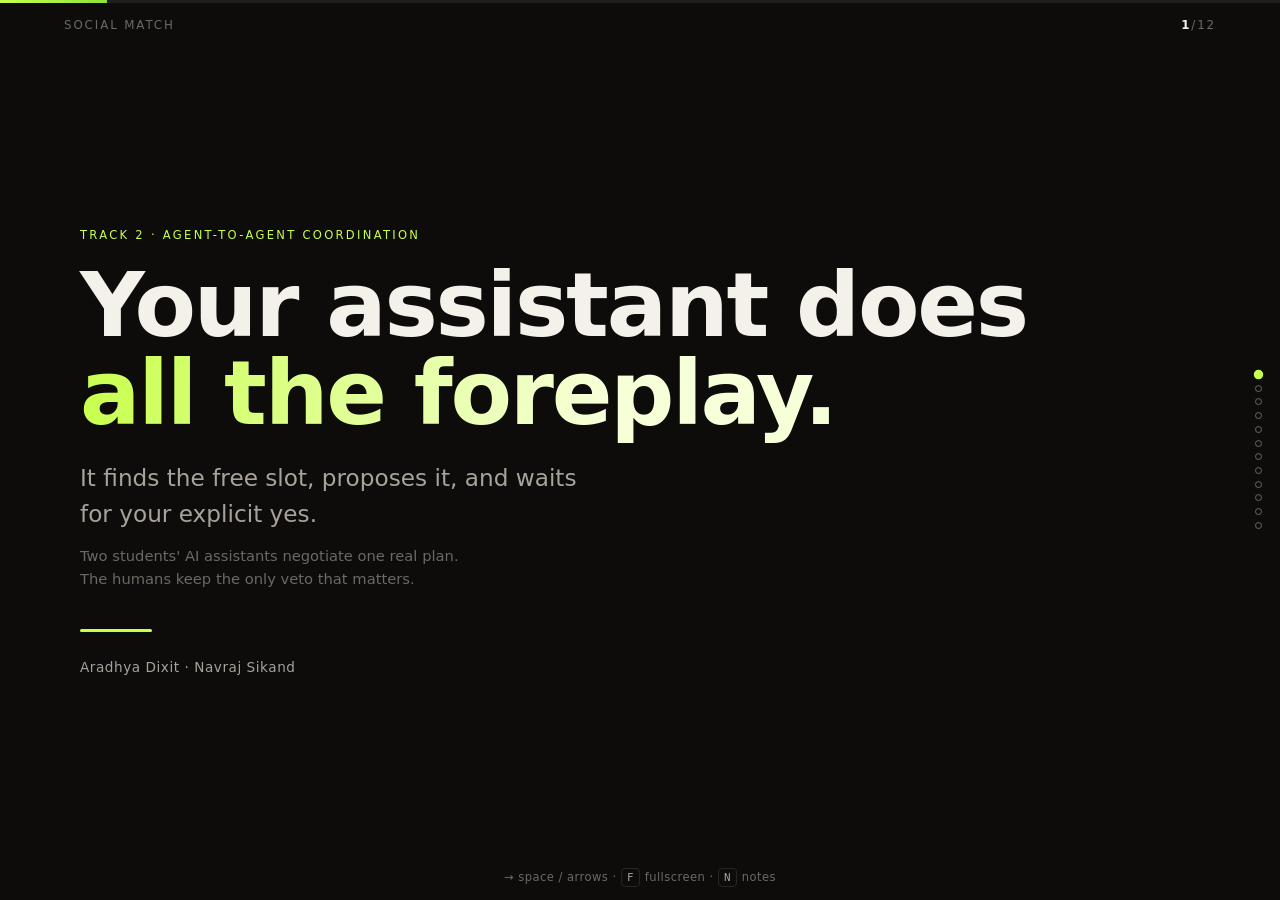
==== demo/pitch/index.html @ 3ead80ff "demo: add the pitch deck (12 slides, no dependencies) demo/pitch/index.html + style.css + script.js " ====
<!doctype html>
<html lang="en">
<head>
<meta charset="utf-8">
<meta name="viewport" content="width=device-width, initial-scale=1">
<title>Social Match — pitch</title>
<link rel="stylesheet" href="style.css">
</head>
<body>

<!-- progress + chrome -->
<div class="progress" aria-hidden="true"><span id="progress-fill"></span></div>
<div class="chrome">
  <span class="mark">Social&nbsp;Match</span>
  <span class="counter"><b id="slide-now">1</b>/<span id="slide-total">12</span></span>
</div>
<div class="hint" id="hint" aria-hidden="true">→ space / arrows · <kbd>F</kbd> fullscreen · <kbd>N</kbd> notes</div>

<main id="deck">

  <!-- 1 ────────────────────────────────────────────── -->
  <section class="slide slide--title" data-notes="Open with the one-liner. Pause after 'explicit yes'. The joke is the architecture: propose, preview, confirm.">
    <p class="eyebrow">Track 2 · agent-to-agent coordination</p>
    <h1>Your assistant does<br><em>all the foreplay.</em></h1>
    <p class="sub">It finds the free slot, proposes it, and waits for your explicit yes.</p>
    <p class="fine">Two students' AI assistants negotiate one real plan.<br>
       The humans keep the only veto that matters.</p>
    <div class="rule"></div>
    <p class="byline">Aradhya Dixit · Navraj Sikand</p>
  </section>

  <!-- 2 ────────────────────────────────────────────── -->
  <section class="slide" data-notes="Everyone has this conversation. It costs three days and eleven messages, and it starts with you handing over your entire week to get one hour.">
    <p class="eyebrow">The problem</p>
    <h2>“So… when are you free?”</h2>
    <div class="two-col">
      <div class="frag">
        <p>“free this week?”</p>
        <p class="muted">“tuesday?”</p>
        <p>“tuesday i have lab till 6”</p>
        <p class="muted">“wed after 8?”</p>
        <p>“wed is the thing”</p>
        <p class="muted">“thursday?”</p>
        <p class="ghost">…11 messages, 3 days later</p>
      </div>
      <div class="cost">
        <p class="big">One hour together<br>costs <em>a whole calendar.</em></p>
        <p class="muted">So we hand over screenshots of our week to find out if someone is free.</p>
      </div>
    </div>
  </section>

  <!-- 3 ────────────────────────────────────────────── -->
  <section class="slide" data-notes="The insight: the negotiation is the boring part, and it is exactly what an agent is good at. The consent is the part that must stay human.">
    <p class="eyebrow">The idea</p>
    <h2>Let the agents argue.<br>Keep the <em>yes</em>.</h2>
    <div class="split-rule">
      <div>
        <h3 class="machine">Machines decide</h3>
        <ul class="ticks">
          <li>when you overlap</li>
          <li>which activity, and where</li>
          <li>what to counter with, and why</li>
        </ul>
      </div>
      <div>
        <h3 class="human">Humans decide</h3>
        <ul class="ticks">
          <li>that the time is really yours</li>
          <li>that the plan is on</li>
          <li>whether to withdraw it</li>
        </ul>
      </div>
    </div>
    <p class="punch">A message never says “you're on” until the second person confirms.<br>
      <span class="muted">A test fails the build if that word appears early.</span></p>
  </section>

  <!-- 4 ────────────────────────────────────────────── -->
  <section class="slide" data-notes="Walk the five beats. Emphasise step 1: the click is the provenance — that is what the server records as approval, and it cannot be forged by the model.">
    <p class="eyebrow">The loop</p>
    <h2>Five beats, one decision</h2>
    <ol class="beats">
      <li><span class="n">01</span><b>Tell your assistant when you're free</b>
        <span class="d">it answers with a preview card, not a write</span></li>
      <li><span class="n">02</span><b>You press Confirm</b>
        <span class="d">the click is the provenance; the model cannot press it</span></li>
      <li><span class="n">03</span><b>The matcher finds the overlap</b>
        <span class="d">one card per person, over the longest overlap, 30 min minimum</span></li>
      <li><span class="n">04</span><b>The assistants negotiate the activity</b>
        <span class="d">offer → accept / counter / pass + a reason code, 3 rounds</span></li>
      <li><span class="n">05</span><b>Both humans swipe</b>
        <span class="d">only then is there a plan — withdrawable at any time</span></li>
    </ol>
  </section>

  <!-- 5 ────────────────────────────────────────────── -->
  <section class="slide" data-notes="This is the architecture slide. Point at the firewall: the assistant can propose and negotiate, but grant mutation is agent-only — a chat write can never create, renew or withdraw consent.">
    <p class="eyebrow">Architecture</p>
    <h2>Four pieces, one firewall</h2>
    <div class="arch">
      <div class="box">
        <span class="tag">interface</span>
        <h3>Chat</h3>
        <p>Talk to your own assistant. Anything touching availability returns as a preview.</p>
      </div>
      <div class="box">
        <span class="tag">agent</span>
        <h3>Your assistant</h3>
        <p>Reads your state, writes through the validated path, answers offers only if you delegate.</p>
      </div>
      <div class="box box--fire">
        <span class="tag">broker</span>
        <h3>The server</h3>
        <p>Allowlist, matching, consent, retention clocks, and the model provider call.</p>
        <p class="firewall">✕ no grant may be changed from here</p>
      </div>
      <div class="box">
        <span class="tag">human</span>
        <h3>Card &amp; matches</h3>
        <p>Swipe, counter, withdraw. No assistant can do these.</p>
      </div>
    </div>
  </section>

  <!-- 6 ────────────────────────────────────────────── -->
  <section class="slide" data-notes="Five grants, all versioned, all re-read at the moment they are relied on — never cached. Turning matching off deletes availability; the UI now warns and confirms.">
    <p class="eyebrow">Consent</p>
    <h2>Five grants, re-read at the moment of use</h2>
    <div class="grants">
      <div class="grant"><h3>matching</h3><p>Your windows and tags may generate candidates — and are re-checked at confirmation.</p></div>
      <div class="grant"><h3>publication · card</h3><p>A card and its notification, to matched users only.</p></div>
      <div class="grant"><h3>publication · name</h3><p>Your display name on that card, to matched users only.</p></div>
      <div class="grant"><h3>reveal</h3><p>Pair-scoped messaging once both agree. <span class="muted">Designed; not in the demo.</span></p></div>
      <div class="grant grant--hot"><h3>delegation</h3><p>“Let my assistant answer offers for me.” Off by default. Only Settings can change it.</p></div>
    </div>
    <p class="punch">Withdrawal is checked <em>inside the transaction</em> that would apply the decision.<br>
      <span class="muted">So an in-flight negotiation cannot slip through a revoke.</span></p>
  </section>

  <!-- 7 ────────────────────────────────────────────── -->
  <section class="slide" data-notes="The privacy claim is a schema, not a promise. extra='forbid' at every level. The card shows the words a student typed; the matcher scores the canonical tag.">
    <p class="eyebrow">Privacy</p>
    <h2>What crosses the wire<br>&amp; what never does</h2>
    <div class="wire">
      <div class="wire-col">
        <h3 class="machine">Shared, after consent</h3>
        <ul class="ticks">
          <li>UTC time ranges <span class="muted">(+ a tz for display)</span></li>
          <li>interest tags, in your words</li>
          <li><code>hangout</code> / <code>event</code>, busy 0–3</li>
          <li>a consent block</li>
          <li>a note of four fixed fields</li>
        </ul>
      </div>
      <div class="wire-col wire-col--never">
        <h3 class="human">Never leaves</h3>
        <ul class="crosses">
          <li>event titles, attendees, locations</li>
          <li>course codes, professors, grades</li>
          <li>your chat transcript</li>
          <li>anything an assistant decided alone</li>
        </ul>
      </div>
    </div>
    <p class="fine">It is not a policy — <code>server/schema.py</code> is an allowlist with
      <code>extra="forbid"</code> at every level. Anything else is <code>422</code>.</p>
  </section>

  <!-- 8 ────────────────────────────────────────────── -->
  <section class="slide" data-notes="This is the judge beat: conflicting constraints. Private budget rules out the pick, so the agent counters with another shared interest and a reason code. No amount ever leaves the device.">
    <p class="eyebrow">The interesting part</p>
    <h2>Conflicting constraints</h2>
    <div class="convo">
      <div class="msg a"><span>Assistant A</span>“Climbing at Summit, Saturday 14:00?”</div>
      <div class="msg b"><span>Assistant B</span>“Too expensive for us. <em>Ramen</em> instead? <code>too_expensive</code>”</div>
      <div class="msg a"><span>Assistant A</span>“Deal. Saturday 14:00, ramen.”</div>
    </div>
    <div class="chips">
      <span>reason codes only — no amounts</span>
      <span>shared tag required</span>
      <span>https link, never fetched</span>
      <span>3 rounds, then the time stands</span>
    </div>
  </section>

  <!-- 9 ────────────────────────────────────────────── -->
  <section class="slide" data-notes="Three mechanisms that are easy to get wrong and that we test: grant-preserving writes, [DONE] gating, and in-transaction consent re-reads.">
    <p class="eyebrow">The hard part</p>
    <h2>Three ways to get this wrong</h2>
    <div class="wrong">
      <div>
        <h3>1 · A chat write must not renew consent</h3>
        <p>Two write modes. <code>agent</code> keeps legacy grant-renewal. <code>chat</code> is <strong>grant-preserving</strong> and revalidates liveness and state version inside its own transaction.</p>
      </div>
      <div>
        <h3>2 · A truncated reply must not act</h3>
        <p>Only a clean <code>[DONE]</code> completion may execute actions. A capped or unterminated stream is text, never an instruction.</p>
      </div>
      <div>
        <h3>3 · A revoke must win the race</h3>
        <p>The delegation grant is re-read inside the same transaction that writes the offer, so withdrawing mid-turn changes the outcome.</p>
      </div>
    </div>
  </section>

  <!-- 10 ───────────────────────────────────────────── -->
  <section class="slide" data-notes="Rigor as evidence. Three review gates blocked on six defects that our own fixes introduced — including a save path that could have emptied a student's availability. Say that plainly; it is the most credible thing in the deck.">
    <p class="eyebrow">Rigor</p>
    <h2>We shipped it through gates, not vibes</h2>
    <div class="stats">
      <div class="stat"><b data-count="544">544</b><span>tests</span></div>
      <div class="stat"><b data-count="17">17</b><span>demo beats</span></div>
      <div class="stat"><b data-count="38">38</b><span>UX findings</span></div>
      <div class="stat"><b data-count="3">3</b><span>review gates</span></div>
    </div>
    <p class="honest">The gates blocked on <strong>six defects our own fixes introduced</strong> —
      including a save path that could have emptied a student's availability,
      and a “Withdraw” button hidden by the patch meant to reveal it.</p>
    <p class="fine">Every one is closed and pinned by a test that fails if the guard is removed.</p>
  </section>

  <!-- 11 ───────────────────────────────────────────── -->
  <section class="slide" data-notes="If they only remember one line, this is it: an agent may propose, a human is the only thing that can confirm.">
    <p class="eyebrow">The one line</p>
    <blockquote>
      An agent may <em>propose</em>.<br>
      A human is the only thing<br>that can <em>confirm</em>.
    </blockquote>
    <p class="fine">Everything else — matching, negotiation, retention, encryption of nothing at rest —
      is machinery around that sentence.</p>
  </section>

  <!-- 12 ───────────────────────────────────────────── -->
  <section class="slide slide--end" data-notes="Close on the pun, then the command. Leave the URL up.">
    <p class="eyebrow">Try it</p>
    <h2>Two accounts, sixty seconds</h2>
    <pre class="cmd"><span class="c">$</span> uv sync
<span class="c">$</span> uv run uvicorn server.app:app
<span class="c">#</span> register both · /chat · “free weekends”
<span class="c">#</span> Confirm · Dashboard · swipe right on both</pre>
    <p class="punch">Free time, mutual consent, and a strictly bounded overlap.</p>
    <p class="fine">The only calendar app that asks before it comes.</p>
    <div class="rule"></div>
    <p class="byline">Aradhya Dixit · Navraj Sikand</p>
  </section>

</main>

<nav class="dots" id="dots" aria-label="Slides"></nav>
<div class="notes" id="notes" hidden><p></p></div>

<script src="script.js"></script>
</body>
</html>
---- demo/pitch/style.css ----
/* Social Match — pitch deck. One accent, generous type, motion that gets out of the way. */

:root {
  --ink: #f4f1ea;
  --ink-dim: #a8a29a;
  --ink-faint: #6d6862;
  --bg: #0d0c0b;
  --panel: #161413;
  --panel-2: #1d1a18;
  --line: #2a2623;
  --accent: #c8ff4d;          /* signal lime: the human "yes" */
  --accent-ink: #14210a;
  --warn: #ff6b4a;
  --machine: #7fb2ff;
  --font: ui-sans-serif, system-ui, -apple-system, "Segoe UI", Roboto, Helvetica, Arial, sans-serif;
  --mono: ui-monospace, SFMono-Regular, Menlo, Consolas, monospace;
  --serif: Georgia, "Times New Roman", serif;
  --pad: clamp(1.5rem, 5vw, 5.5rem);
}

* { box-sizing: border-box; }

html, body {
  margin: 0; height: 100%;
  background: var(--bg); color: var(--ink);
  font-family: var(--font);
  -webkit-font-smoothing: antialiased;
  overflow: hidden;
}

/* ── chrome ─────────────────────────────────────────────── */
.progress {
  position: fixed; inset: 0 0 auto 0; height: 3px; z-index: 40;
  background: #201d1b;
}
.progress span {
  display: block; height: 100%; width: 0;
  background: linear-gradient(90deg, var(--accent), #8fe03a);
  transition: width .28s cubic-bezier(.22,.8,.24,1);
}

.chrome {
  position: fixed; top: 0; left: 0; right: 0; z-index: 30;
  display: flex; align-items: center; justify-content: space-between;
  padding: 1.1rem var(--pad) 0;
  font-size: .74rem; letter-spacing: .16em; text-transform: uppercase;
  color: var(--ink-faint); pointer-events: none;
}
.chrome .counter { font-variant-numeric: tabular-nums; }
.chrome .counter b { color: var(--ink); font-weight: 600; }

.hint {
  position: fixed; bottom: 1rem; left: 50%; transform: translateX(-50%);
  z-index: 30; font-size: .72rem; color: var(--ink-faint);
  letter-spacing: .04em; transition: opacity .4s ease; white-space: nowrap;
}
.hint kbd {
  font-family: var(--mono); font-size: .68rem; padding: .1rem .34rem;
  border: 1px solid var(--line); border-radius: 4px; color: var(--ink-dim);
}
.hint.gone { opacity: 0; }

/* ── deck / slides ──────────────────────────────────────── */
#deck { position: relative; height: 100%; }

.slide {
  position: absolute; inset: 0;
  padding: clamp(4rem, 9vh, 7rem) var(--pad) clamp(3rem, 7vh, 5rem);
  display: none; flex-direction: column; justify-content: center;
  max-width: 78rem; margin: 0 auto;
  overflow-y: auto; overscroll-behavior: contain;
}
.slide.active { display: flex; }

/* staggered entrance for the slide's children */
.slide.active > * { animation: rise .52s cubic-bezier(.22,.8,.24,1) both; }
.slide.active > *:nth-child(1) { animation-delay: .02s; }
.slide.active > *:nth-child(2) { animation-delay: .07s; }
.slide.active > *:nth-child(3) { animation-delay: .12s; }
.slide.active > *:nth-child(4) { animation-delay: .17s; }
.slide.active > *:nth-child(5) { animation-delay: .22s; }
.slide.active > *:nth-child(6) { animation-delay: .27s; }
@keyframes rise {
  from { opacity: 0; transform: translateY(14px); }
  to   { opacity: 1; transform: none; }
}

/* ── type ───────────────────────────────────────────────── */
.eyebrow {
  margin: 0 0 1.1rem; font-size: .72rem; letter-spacing: .2em;
  text-transform: uppercase; color: var(--accent);
}
h1, h2, h3 { font-weight: 650; letter-spacing: -.025em; margin: 0; }
h1 {
  font-size: clamp(2.6rem, 7.2vw, 5.6rem); line-height: .98;
  margin-bottom: 1.4rem;
}
h1 em {
  font-style: normal;
  background: linear-gradient(96deg, var(--accent), #f7ffd9 70%);
  -webkit-background-clip: text; background-clip: text; color: transparent;
}
h2 { font-size: clamp(1.7rem, 3.9vw, 3rem); line-height: 1.06; margin-bottom: 1.6rem; }
h2 em { font-style: normal; color: var(--accent); }
h3 { font-size: 1.02rem; letter-spacing: -.01em; margin-bottom: .45rem; }

p { margin: 0 0 .8rem; line-height: 1.55; }
.sub { font-size: clamp(1.05rem, 1.9vw, 1.45rem); color: var(--ink-dim); max-width: 34ch; }
.fine { font-size: .92rem; color: var(--ink-faint); max-width: 62ch; }
.muted { color: var(--ink-faint); }
.punch { margin-top: 1.5rem; font-size: clamp(1rem, 1.7vw, 1.22rem); max-width: 60ch; }
.byline { font-size: .85rem; color: var(--ink-dim); letter-spacing: .04em; }
.rule { width: 4.5rem; height: 3px; background: var(--accent); margin: 1.6rem 0; border-radius: 2px; }

.machine { color: var(--machine); }
.human { color: var(--accent); }

code {
  font-family: var(--mono); font-size: .86em;
  background: #23201d; color: #ffd9a8;
  padding: .08em .38em; border-radius: 4px;
}

/* ── title slide ────────────────────────────────────────── */
.slide--title { justify-content: center; }
.slide--title::before {
  content: ""; position: absolute; inset: 0; z-index: -1;
  background:
    radial-gradient(60rem 40rem at 78% 12%, rgba(200,255,77,.13), transparent 60%),
    radial-gradient(48rem 36rem at 8% 92%, rgba(127,178,255,.09), transparent 60%);
  pointer-events: none;
}

/* ── problem slide ──────────────────────────────────────── */
.two-col {
  display: grid; grid-template-columns: minmax(0, .85fr) minmax(0, 1.15fr);
  gap: clamp(1.5rem, 5vw, 4rem); align-items: center;
}
.frag { font-size: clamp(.95rem, 1.5vw, 1.12rem); }
.frag p {
  margin: 0 0 .45rem; padding: .42rem .8rem;
  border-radius: 12px 12px 12px 4px; background: var(--panel);
  border: 1px solid var(--line); width: fit-content; max-width: 100%;
}
.frag p.muted { margin-left: 1.6rem; background: var(--panel-2); }
.frag p.ghost {
  background: none; border: 1px dashed var(--line); color: var(--ink-faint);
  font-family: var(--mono); font-size: .82em;
}
.big { font-size: clamp(1.4rem, 2.8vw, 2.1rem); line-height: 1.2; letter-spacing: -.02em; }
.big em { font-style: italic; font-family: var(--serif); color: var(--accent); }

/* ── idea slide ─────────────────────────────────────────── */
.split-rule {
  display: grid; grid-template-columns: 1fr 1fr; gap: clamp(1.5rem, 4vw, 3rem);
  border-top: 1px solid var(--line); padding-top: 1.6rem;
}
.ticks, .crosses { list-style: none; margin: 0; padding: 0; }
.ticks li, .crosses li {
  position: relative; padding-left: 1.5rem; margin-bottom: .5rem;
  color: var(--ink-dim); font-size: .98rem;
}
.ticks li::before {
  content: ""; position: absolute; left: 0; top: .52em;
  width: .5rem; height: .5rem; border-radius: 50%; background: var(--accent);
}
.crosses li::before {
  content: "✕"; position: absolute; left: 0; top: 0;
  color: var(--warn); font-size: .82rem;
}

/* ── loop ───────────────────────────────────────────────── */
.beats { list-style: none; margin: 0; padding: 0; counter-reset: b; }
.beats li {
  display: grid; grid-template-columns: 2.4rem 1fr; gap: .2rem 1rem;
  padding: .78rem 0; border-top: 1px solid var(--line);
  align-items: baseline;
}
.beats li:last-child { border-bottom: 1px solid var(--line); }
.beats .n {
  font-family: var(--mono); font-size: .78rem; color: var(--accent);
  letter-spacing: .06em;
}
.beats b { font-weight: 600; font-size: clamp(1rem, 1.6vw, 1.16rem); }
.beats .d {
  grid-column: 2; font-size: .9rem; color: var(--ink-faint);
}

/* ── architecture ───────────────────────────────────────── */
.arch {
  display: grid; grid-template-columns: repeat(4, minmax(0, 1fr));
  gap: .9rem; margin-top: .4rem;
}
.box {
  background: var(--panel); border: 1px solid var(--line);
  border-radius: 14px; padding: 1.15rem 1.1rem;
}
.box .tag {
  display: inline-block; font-family: var(--mono); font-size: .64rem;
  letter-spacing: .14em; text-transform: uppercase; color: var(--ink-faint);
  margin-bottom: .6rem;
}
.box p { font-size: .87rem; color: var(--ink-dim); margin: 0; }
.box--fire {
  border-color: rgba(200,255,77,.35);
  background: linear-gradient(180deg, rgba(200,255,77,.08), var(--panel));
  box-shadow: 0 0 0 1px rgba(200,255,77,.06), 0 18px 40px -30px rgba(200,255,77,.5);
}
.box--fire h3 { color: var(--accent); }
/* specificity beats `.box p` without !important */
.box--fire p.firewall {
  margin-top: .7rem; font-family: var(--mono); font-size: .72rem;
  color: var(--warn); letter-spacing: .01em;
}

/* ── consent grants ─────────────────────────────────────── */
.grants {
  display: grid; grid-template-columns: repeat(auto-fit, minmax(13rem, 1fr));
  gap: .8rem;
}
.grant {
  background: var(--panel); border: 1px solid var(--line);
  border-radius: 12px; padding: 1rem 1.05rem;
}
.grant h3 {
  font-family: var(--mono); font-size: .82rem; letter-spacing: .02em;
  color: var(--ink); margin-bottom: .5rem;
}
.grant p { font-size: .86rem; color: var(--ink-dim); margin: 0; }
.grant--hot { border-color: rgba(200,255,77,.3); }
.grant--hot h3 { color: var(--accent); }

/* ── privacy ────────────────────────────────────────────── */
.wire { display: grid; grid-template-columns: 1fr 1fr; gap: clamp(1.5rem, 4vw, 3rem); }
.wire-col h3 { margin-bottom: .9rem; font-size: .92rem; letter-spacing: .02em; }
.wire-col--never {
  border-left: 1px solid var(--line);
  padding-left: clamp(1rem, 3vw, 2rem);
}

/* ── conversation ───────────────────────────────────────── */
.convo { display: flex; flex-direction: column; gap: .6rem; margin: .4rem 0 1.3rem; }
.msg {
  max-width: 46rem; padding: .8rem 1rem; border-radius: 14px;
  font-size: clamp(.95rem, 1.5vw, 1.05rem); line-height: 1.5;
  border: 1px solid var(--line); background: var(--panel);
}
.msg span {
  display: block; font-family: var(--mono); font-size: .64rem;
  letter-spacing: .14em; text-transform: uppercase; color: var(--ink-faint);
  margin-bottom: .35rem;
}
.msg.a { border-bottom-left-radius: 4px; }
.msg.b {
  margin-left: clamp(1rem, 8vw, 5rem);
  border-bottom-right-radius: 4px; border-color: rgba(127,178,255,.3);
  background: linear-gradient(180deg, rgba(127,178,255,.07), var(--panel));
}
.msg.b span { color: var(--machine); }
.msg em { font-style: italic; color: var(--accent); }

.chips { display: flex; flex-wrap: wrap; gap: .5rem; }
.chips span {
  font-size: .76rem; font-family: var(--mono); color: var(--ink-dim);
  border: 1px solid var(--line); border-radius: 999px; padding: .3rem .7rem;
  background: var(--panel);
}

/* ── hard parts ─────────────────────────────────────────── */
.wrong {
  display: grid; grid-template-columns: repeat(auto-fit, minmax(15rem, 1fr));
  gap: 1rem;
}
.wrong > div {
  background: var(--panel); border: 1px solid var(--line);
  border-left: 2px solid var(--accent);
  border-radius: 4px 12px 12px 4px; padding: 1.1rem 1.15rem;
}
.wrong h3 { font-size: .95rem; margin-bottom: .55rem; }
.wrong p { font-size: .87rem; color: var(--ink-dim); margin: 0; }

/* ── stats ──────────────────────────────────────────────── */
.stats {
  display: grid; grid-template-columns: repeat(auto-fit, minmax(9rem, 1fr));
  gap: 1rem; margin: .4rem 0 1.6rem;
}
.stat {
  border-top: 2px solid var(--accent); padding-top: .8rem;
}
.stat b {
  display: block; font-size: clamp(2rem, 4.4vw, 3.2rem);
  font-weight: 650; letter-spacing: -.03em; font-variant-numeric: tabular-nums;
  line-height: 1;
}
.stat span {
  font-size: .78rem; letter-spacing: .12em; text-transform: uppercase;
  color: var(--ink-faint);
}
.honest {
  max-width: 62ch; font-size: clamp(.98rem, 1.6vw, 1.12rem);
  color: var(--ink-dim); border-left: 2px solid var(--warn);
  padding-left: 1rem;
}
.honest strong { color: var(--ink); }

/* ── statement ──────────────────────────────────────────── */
blockquote {
  margin: 0; font-size: clamp(1.8rem, 4.6vw, 3.4rem); line-height: 1.14;
  letter-spacing: -.03em; font-weight: 600; max-width: 26ch;
}
blockquote em {
  font-style: italic; font-family: var(--serif); font-weight: 400;
  color: var(--accent);
}

/* ── closer ─────────────────────────────────────────────── */
.cmd {
  font-family: var(--mono); font-size: clamp(.78rem, 1.3vw, .95rem);
  line-height: 1.75; background: #100f0e; border: 1px solid var(--line);
  border-radius: 12px; padding: 1.1rem 1.25rem; margin: .6rem 0 1.4rem;
  color: #d8d2c8; width: fit-content; max-width: 100%; overflow-x: auto;
}
.cmd .c { color: var(--accent); margin-right: .4rem; }

/* ── dots / notes ───────────────────────────────────────── */
.dots {
  position: fixed; right: 1.1rem; top: 50%; transform: translateY(-50%);
  z-index: 30; display: flex; flex-direction: column; gap: .42rem;
}
.dots button {
  width: 7px; height: 7px; padding: 0; border-radius: 50%;
  border: 1px solid var(--ink-faint); background: none; cursor: pointer;
  transition: background .2s, border-color .2s, transform .2s;
}
.dots button[aria-current="true"] {
  background: var(--accent); border-color: var(--accent); transform: scale(1.35);
}
.dots button:hover { border-color: var(--ink); }

.notes {
  position: fixed; left: 0; right: 0; bottom: 0; z-index: 35;
  background: rgba(12,11,10,.96); border-top: 1px solid var(--line);
  padding: .9rem var(--pad) 1.4rem; font-size: .88rem; color: var(--ink-dim);
  backdrop-filter: blur(6px);
}
.notes p { margin: 0; max-width: 80ch; }

/* ── responsive ─────────────────────────────────────────── */
@media (max-width: 900px) {
  .arch { grid-template-columns: 1fr 1fr; }
  .two-col { grid-template-columns: 1fr; }
  .stats { grid-template-columns: 1fr 1fr; }
}
@media (max-width: 620px) {
  html, body { overflow: auto; }
  .slide { position: relative; display: none; min-height: 100vh; padding-top: 5rem; }
  .slide.active { display: flex; }
  .split-rule, .wire, .arch { grid-template-columns: 1fr; }
  .wire-col--never { border-left: 0; padding-left: 0; border-top: 1px solid var(--line); padding-top: 1rem; }
  .dots { display: none; }
  .hint { display: none; }
}

@media (prefers-reduced-motion: reduce) {
  .slide.active > * { animation: none; }
  .progress span { transition: none; }
}
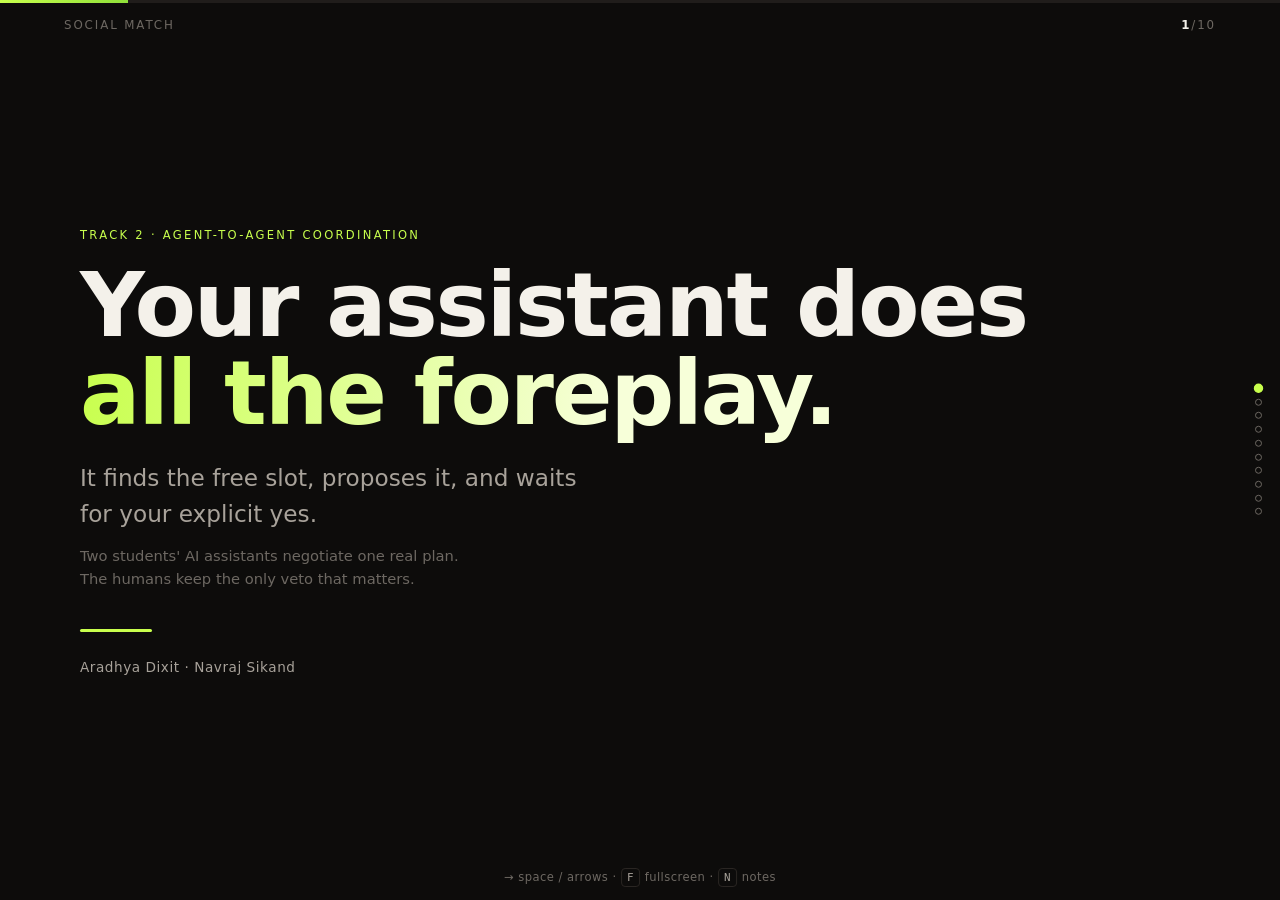
==== commit c2fb2f24: "pitch: drop the "hard part" and "rigor" slides (12 → 10) The deck now goes straight from conflicting" ====
--- a/demo/pitch/index.html
+++ b/demo/pitch/index.html
@@ -12,7 +12,7 @@
 <div class="progress" aria-hidden="true"><span id="progress-fill"></span></div>
 <div class="chrome">
   <span class="mark">Social&nbsp;Match</span>
-  <span class="counter"><b id="slide-now">1</b>/<span id="slide-total">12</span></span>
+  <span class="counter"><b id="slide-now">1</b>/<span id="slide-total">10</span></span>
 </div>
 <div class="hint" id="hint" aria-hidden="true">→ space / arrows · <kbd>F</kbd> fullscreen · <kbd>N</kbd> notes</div>
 
@@ -185,42 +185,6 @@
   </section>
 
   <!-- 9 ────────────────────────────────────────────── -->
-  <section class="slide" data-notes="Three mechanisms that are easy to get wrong and that we test: grant-preserving writes, [DONE] gating, and in-transaction consent re-reads.">
-    <p class="eyebrow">The hard part</p>
-    <h2>Three ways to get this wrong</h2>
-    <div class="wrong">
-      <div>
-        <h3>1 · A chat write must not renew consent</h3>
-        <p>Two write modes. <code>agent</code> keeps legacy grant-renewal. <code>chat</code> is <strong>grant-preserving</strong> and revalidates liveness and state version inside its own transaction.</p>
-      </div>
-      <div>
-        <h3>2 · A truncated reply must not act</h3>
-        <p>Only a clean <code>[DONE]</code> completion may execute actions. A capped or unterminated stream is text, never an instruction.</p>
-      </div>
-      <div>
-        <h3>3 · A revoke must win the race</h3>
-        <p>The delegation grant is re-read inside the same transaction that writes the offer, so withdrawing mid-turn changes the outcome.</p>
-      </div>
-    </div>
-  </section>
-
-  <!-- 10 ───────────────────────────────────────────── -->
-  <section class="slide" data-notes="Rigor as evidence. Three review gates blocked on six defects that our own fixes introduced — including a save path that could have emptied a student's availability. Say that plainly; it is the most credible thing in the deck.">
-    <p class="eyebrow">Rigor</p>
-    <h2>We shipped it through gates, not vibes</h2>
-    <div class="stats">
-      <div class="stat"><b data-count="544">544</b><span>tests</span></div>
-      <div class="stat"><b data-count="17">17</b><span>demo beats</span></div>
-      <div class="stat"><b data-count="38">38</b><span>UX findings</span></div>
-      <div class="stat"><b data-count="3">3</b><span>review gates</span></div>
-    </div>
-    <p class="honest">The gates blocked on <strong>six defects our own fixes introduced</strong> —
-      including a save path that could have emptied a student's availability,
-      and a “Withdraw” button hidden by the patch meant to reveal it.</p>
-    <p class="fine">Every one is closed and pinned by a test that fails if the guard is removed.</p>
-  </section>
-
-  <!-- 11 ───────────────────────────────────────────── -->
   <section class="slide" data-notes="If they only remember one line, this is it: an agent may propose, a human is the only thing that can confirm.">
     <p class="eyebrow">The one line</p>
     <blockquote>
@@ -231,7 +195,7 @@
       is machinery around that sentence.</p>
   </section>
 
-  <!-- 12 ───────────────────────────────────────────── -->
+  <!-- 10 ───────────────────────────────────────────── -->
   <section class="slide slide--end" data-notes="Close on the pun, then the command. Leave the URL up.">
     <p class="eyebrow">Try it</p>
     <h2>Two accounts, sixty seconds</h2>
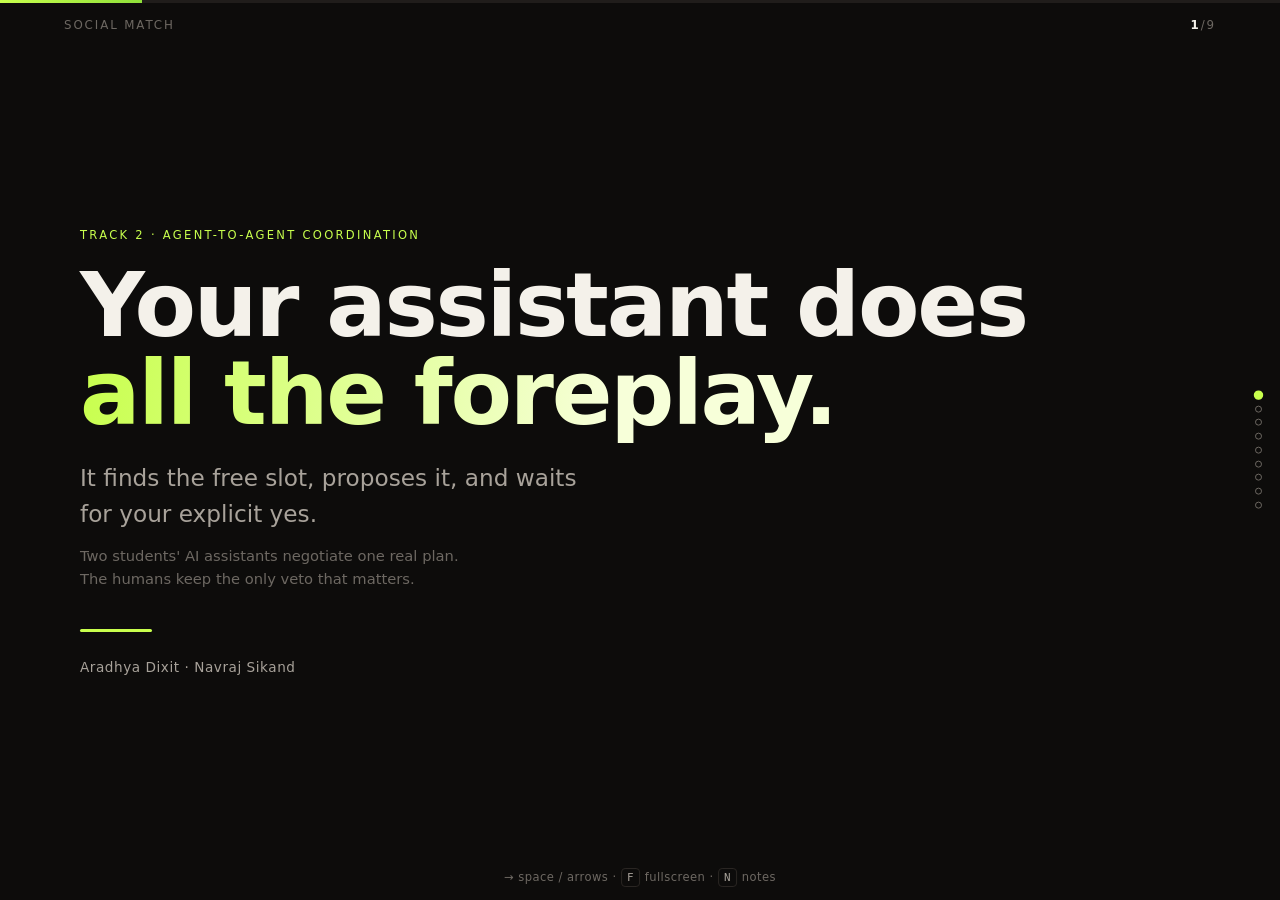
==== commit 1b468476: "pitch: "a human is the only one that can confirm"; drop the consent slide (9 total) - The thesis lin" ====
--- a/demo/pitch/index.html
+++ b/demo/pitch/index.html
@@ -12,7 +12,7 @@
 <div class="progress" aria-hidden="true"><span id="progress-fill"></span></div>
 <div class="chrome">
   <span class="mark">Social&nbsp;Match</span>
-  <span class="counter"><b id="slide-now">1</b>/<span id="slide-total">10</span></span>
+  <span class="counter"><b id="slide-now">1</b>/<span id="slide-total">9</span></span>
 </div>
 <div class="hint" id="hint" aria-hidden="true">→ space / arrows · <kbd>F</kbd> fullscreen · <kbd>N</kbd> notes</div>
 
@@ -124,21 +124,6 @@
   </section>
 
   <!-- 6 ────────────────────────────────────────────── -->
-  <section class="slide" data-notes="Five grants, all versioned, all re-read at the moment they are relied on — never cached. Turning matching off deletes availability; the UI now warns and confirms.">
-    <p class="eyebrow">Consent</p>
-    <h2>Five grants, re-read at the moment of use</h2>
-    <div class="grants">
-      <div class="grant"><h3>matching</h3><p>Your windows and tags may generate candidates — and are re-checked at confirmation.</p></div>
-      <div class="grant"><h3>publication · card</h3><p>A card and its notification, to matched users only.</p></div>
-      <div class="grant"><h3>publication · name</h3><p>Your display name on that card, to matched users only.</p></div>
-      <div class="grant"><h3>reveal</h3><p>Pair-scoped messaging once both agree. <span class="muted">Designed; not in the demo.</span></p></div>
-      <div class="grant grant--hot"><h3>delegation</h3><p>“Let my assistant answer offers for me.” Off by default. Only Settings can change it.</p></div>
-    </div>
-    <p class="punch">Withdrawal is checked <em>inside the transaction</em> that would apply the decision.<br>
-      <span class="muted">So an in-flight negotiation cannot slip through a revoke.</span></p>
-  </section>
-
-  <!-- 7 ────────────────────────────────────────────── -->
   <section class="slide" data-notes="The privacy claim is a schema, not a promise. extra='forbid' at every level. The card shows the words a student typed; the matcher scores the canonical tag.">
     <p class="eyebrow">Privacy</p>
     <h2>What crosses the wire<br>&amp; what never does</h2>
@@ -167,7 +152,7 @@
       <code>extra="forbid"</code> at every level. Anything else is <code>422</code>.</p>
   </section>
 
-  <!-- 8 ────────────────────────────────────────────── -->
+  <!-- 7 ────────────────────────────────────────────── -->
   <section class="slide" data-notes="This is the judge beat: conflicting constraints. Private budget rules out the pick, so the agent counters with another shared interest and a reason code. No amount ever leaves the device.">
     <p class="eyebrow">The interesting part</p>
     <h2>Conflicting constraints</h2>
@@ -184,18 +169,18 @@
     </div>
   </section>
 
-  <!-- 9 ────────────────────────────────────────────── -->
-  <section class="slide" data-notes="If they only remember one line, this is it: an agent may propose, a human is the only thing that can confirm.">
+  <!-- 8 ────────────────────────────────────────────── -->
+  <section class="slide" data-notes="If they only remember one line, this is it: an agent may propose, a human is the only one that can confirm.">
     <p class="eyebrow">The one line</p>
     <blockquote>
       An agent may <em>propose</em>.<br>
-      A human is the only thing<br>that can <em>confirm</em>.
+      A human is the only one<br>that can <em>confirm</em>.
     </blockquote>
     <p class="fine">Everything else — matching, negotiation, retention, encryption of nothing at rest —
       is machinery around that sentence.</p>
   </section>
 
-  <!-- 10 ───────────────────────────────────────────── -->
+  <!-- 9 ───────────────────────────────────────────── -->
   <section class="slide slide--end" data-notes="Close on the pun, then the command. Leave the URL up.">
     <p class="eyebrow">Try it</p>
     <h2>Two accounts, sixty seconds</h2>
